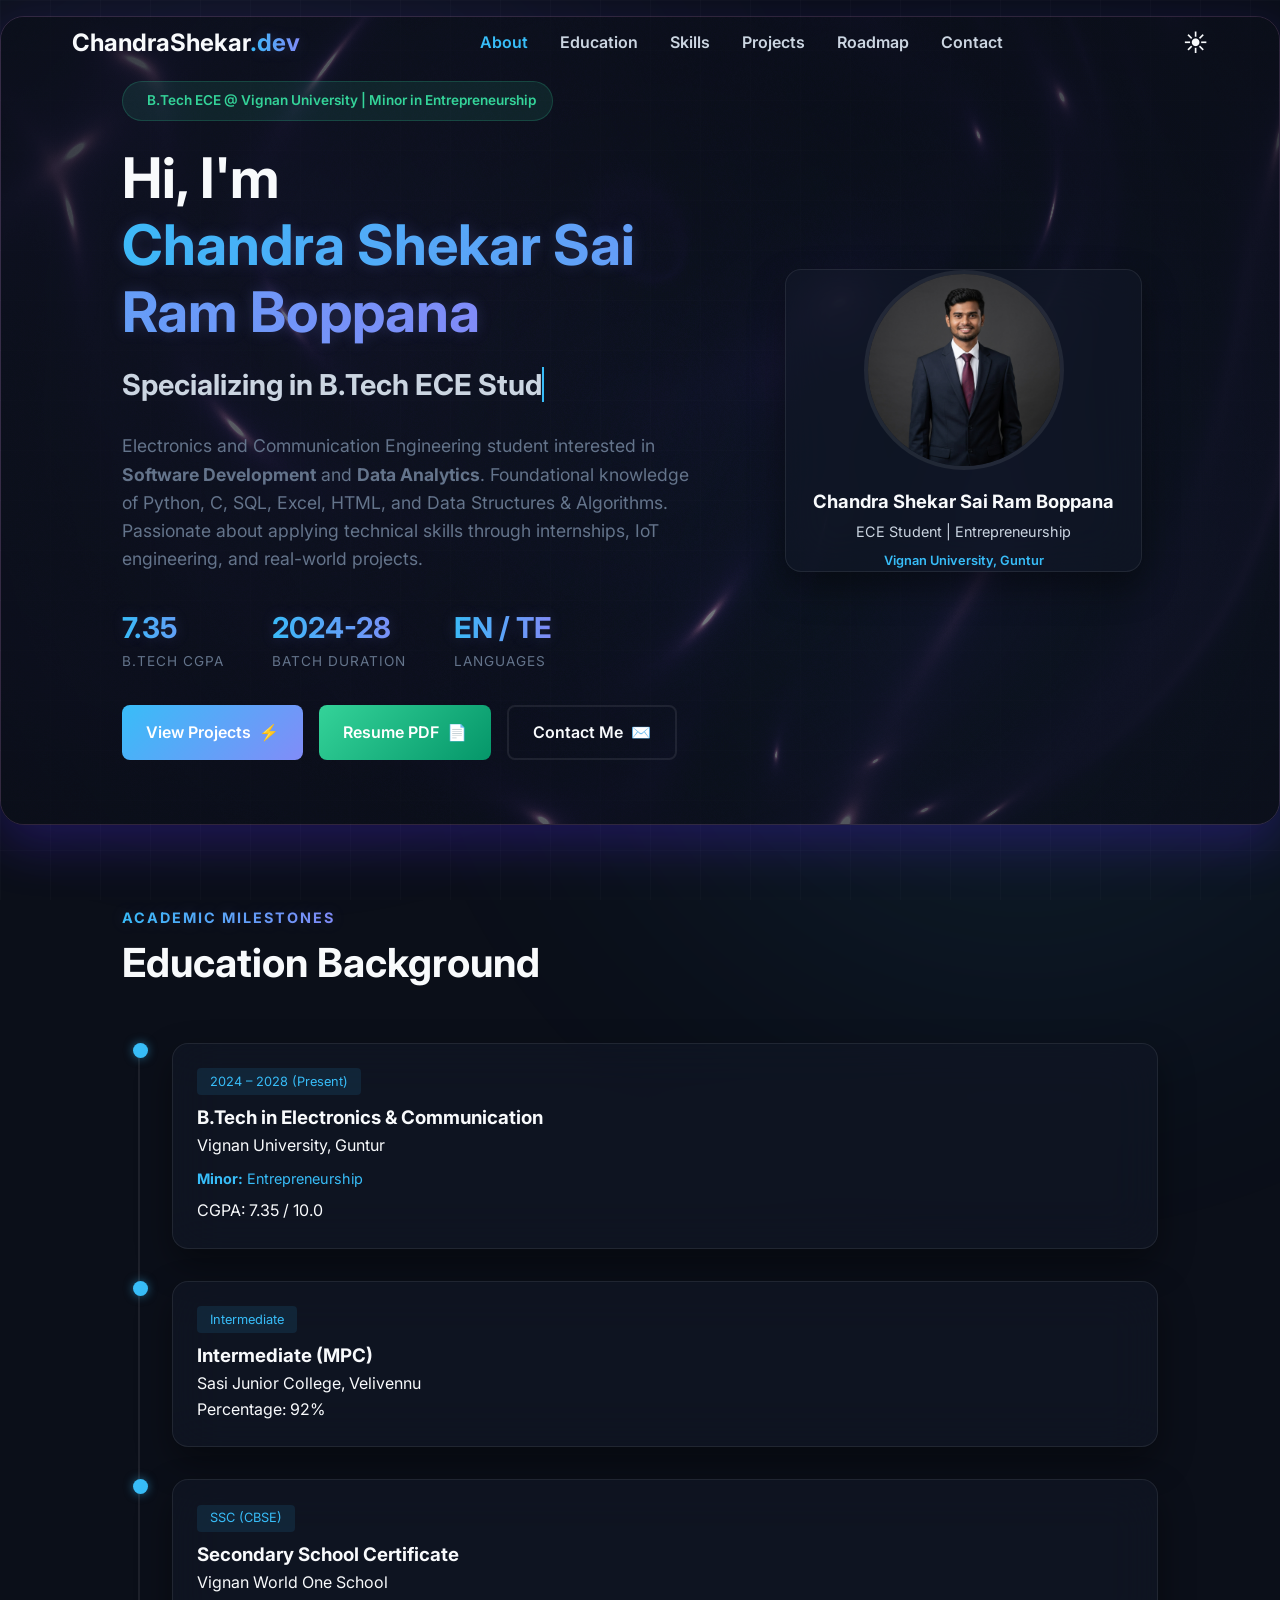
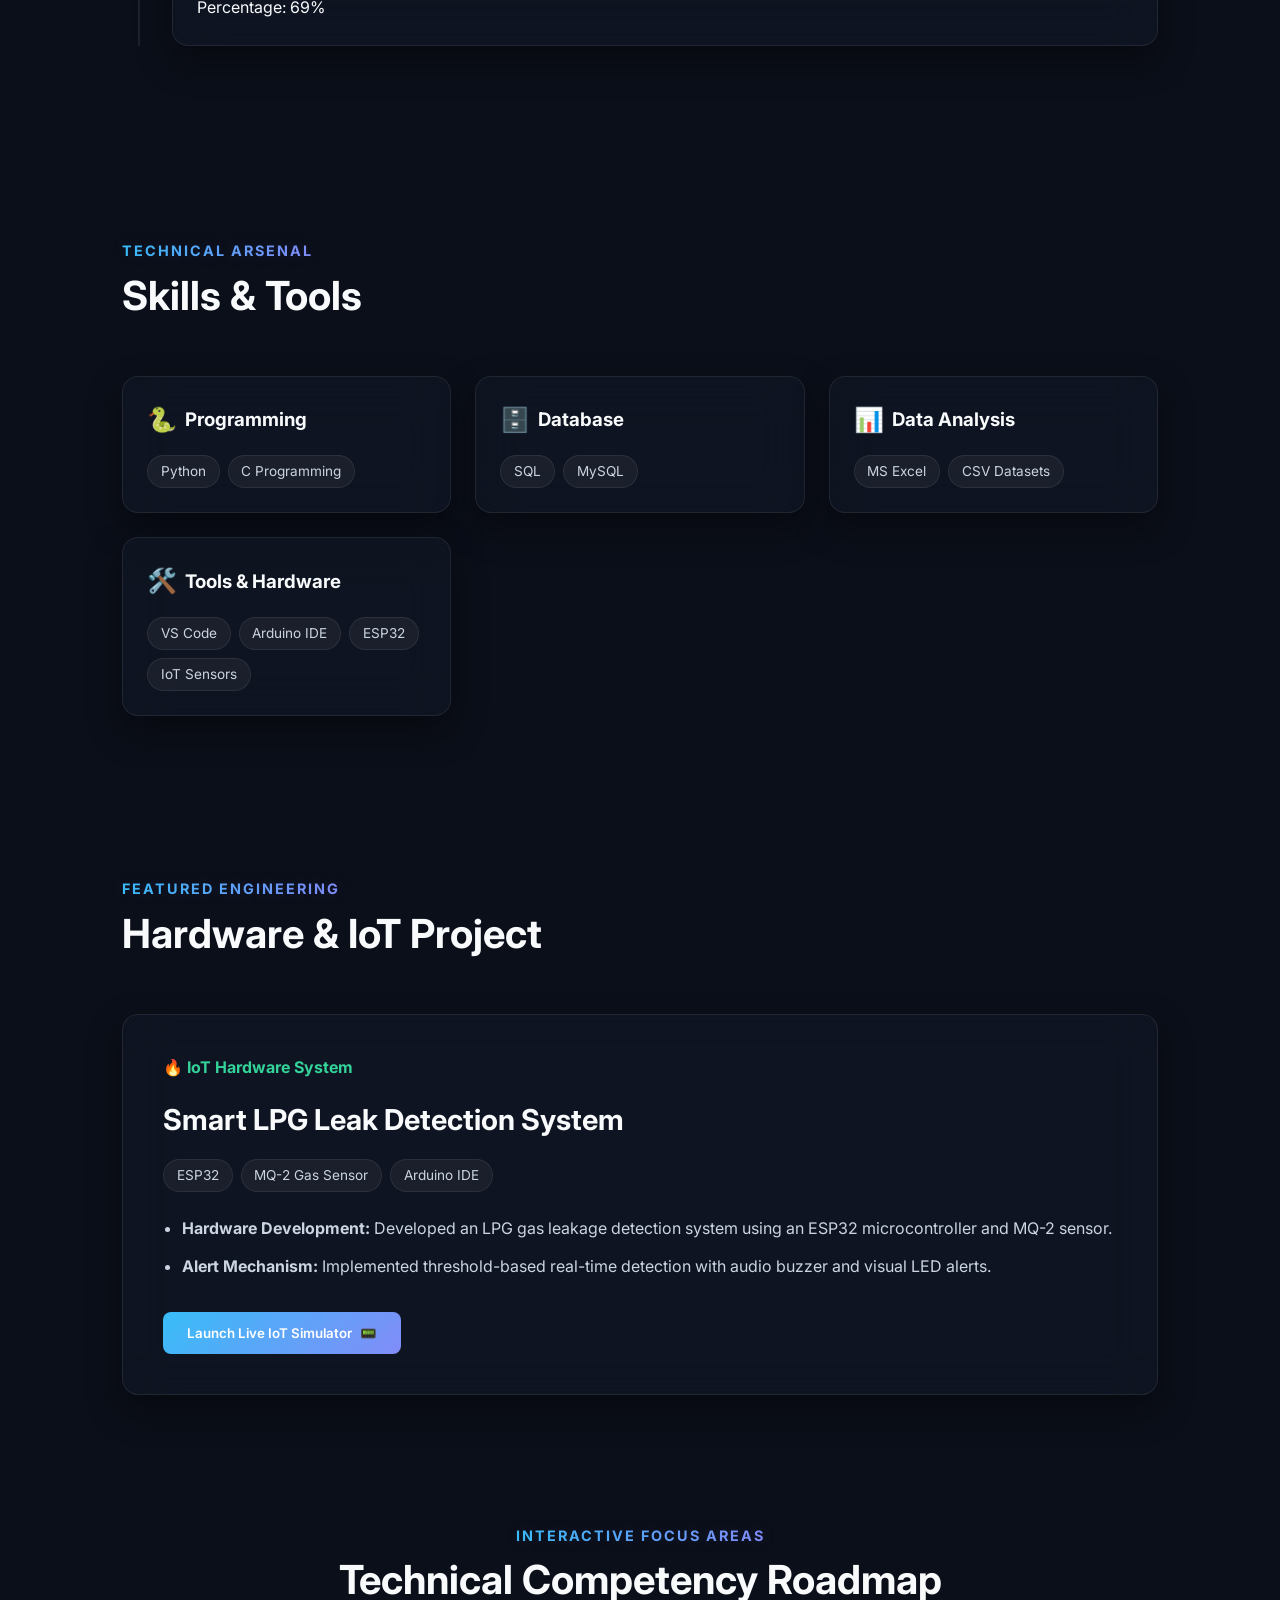
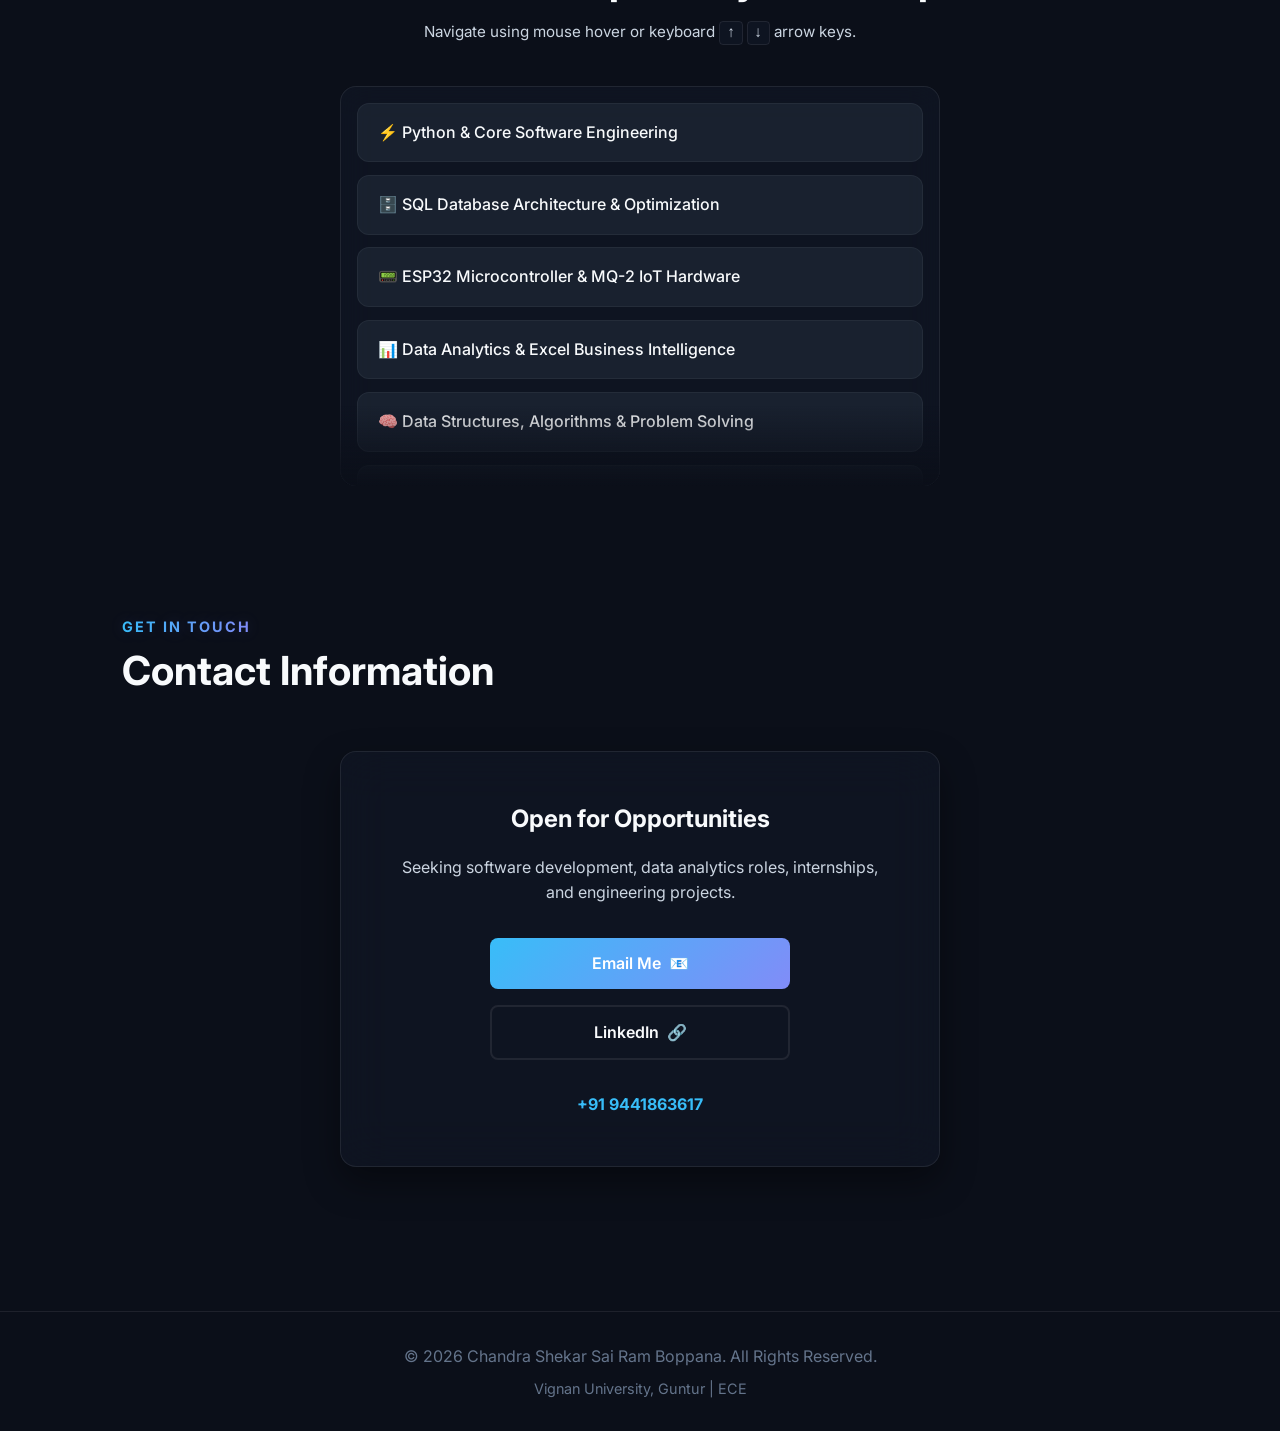
==== frontend/portfolio/index.html @ 20b99fd7 "Initial commit" ====
<!DOCTYPE html>
<html lang="en" data-theme="dark">
<head>
  <meta charset="UTF-8">
  <meta name="viewport" content="width=device-width, initial-scale=1.0">
  <title>Chandra Shekar Sai Ram Boppana | ECE Student & Developer</title>
  <meta name="description" content="Portfolio of Chandra Shekar Sai Ram Boppana - B.Tech ECE Student specializing in Software Development, Data Analytics, Python, SQL, and IoT.">
  <link rel="stylesheet" href="portfolio.css">
  <link rel="stylesheet" href="AnimatedList.css">
  <link rel="stylesheet" href="GlowCursor.css">
  <!-- Google Fonts for premium typography -->
  <link href="https://fonts.googleapis.com/css2?family=Inter:wght@300;400;600;700&family=JetBrains+Mono:wght@400;700&display=swap" rel="stylesheet">
</head>
<body>

  <!-- Animated Glowing Background -->
  <div class="grid-background"></div>

  <!-- Navbar Header -->
  <header>
    <div class="nav-container">
      <a href="#" class="logo-brand">
        <span class="logo-pulse"></span>
        <span>ChandraShekar<span class="gradient-text">.dev</span></span>
      </a>

      <nav>
        <ul class="nav-links">
          <li><a href="#about" class="nav-link active">About</a></li>
          <li><a href="#education" class="nav-link">Education</a></li>
          <li><a href="#skills" class="nav-link">Skills</a></li>
          <li><a href="#projects" class="nav-link">Projects</a></li>
          <li><a href="#learning" class="nav-link">Roadmap</a></li>
          <li><a href="#contact" class="nav-link">Contact</a></li>
        </ul>
      </nav>

      <div class="nav-actions">
        <button class="theme-toggle-btn" id="themeToggleBtn" title="Toggle Theme">
          <span id="themeIcon">☀️</span>
        </button>
      </div>
    </div>
  </header>

  <main>
    <!-- Hero / About Me Section with MoltenMetal Background -->
    <section id="about" class="hero-section reveal" style="position: relative; min-height: 600px; border-radius: 24px; overflow: hidden; padding: 4rem 0; margin-top: 1rem; border: 1px solid rgba(255, 159, 252, 0.15); box-shadow: 0 20px 50px rgba(82, 39, 255, 0.25);">
      <!-- MoltenMetal 600px Canvas Background -->
      <div id="moltenMetalContainer" style="position: absolute; top: 0; left: 0; width: 100%; height: 100%; z-index: 0; border-radius: 24px; overflow: hidden; opacity: 0.95;"></div>

      <!-- Subtle Dark Overlay for Maximum Contrast -->
      <div style="position: absolute; top: 0; left: 0; width: 100%; height: 100%; background: radial-gradient(circle at center, rgba(11, 15, 25, 0.45) 0%, rgba(11, 15, 25, 0.85) 100%); z-index: 1; pointer-events: none;"></div>

      <!-- Hero Grid Content Layered Above -->
      <div class="container hero-grid" style="position: relative; z-index: 2;">
        <div class="hero-content">
          <div class="hero-badge-pill">
            <span class="hero-badge-dot"></span>
            <span>B.Tech ECE @ Vignan University | Minor in Entrepreneurship</span>
          </div>

          <h1 class="hero-title">
            Hi, I'm <br>
            <span class="gradient-text">Chandra Shekar Sai Ram Boppana</span>
          </h1>

          <h2 class="hero-subtitle">
            Specializing in <span class="typing-text" id="typingText"></span>
          </h2>

          <p class="hero-bio">
            Electronics and Communication Engineering student interested in <strong>Software Development</strong> and <strong>Data Analytics</strong>. Foundational knowledge of Python, C, SQL, Excel, HTML, and Data Structures & Algorithms. Passionate about applying technical skills through internships, IoT engineering, and real-world projects.
          </p>

          <div class="hero-stats">
            <div class="stat-item">
              <span class="stat-value gradient-text">7.35</span>
              <span class="stat-label">B.Tech CGPA</span>
            </div>
            <div class="stat-item">
              <span class="stat-value gradient-text">2024-28</span>
              <span class="stat-label">Batch Duration</span>
            </div>
            <div class="stat-item">
              <span class="stat-value gradient-text">EN / TE</span>
              <span class="stat-label">Languages</span>
            </div>
          </div>

          <div class="hero-cta">
            <a href="#projects" class="btn btn-primary">
              <span>View Projects</span> <span>⚡</span>
            </a>
            <a href="assets/resume.pdf" target="_blank" class="btn btn-primary" style="background: linear-gradient(135deg, var(--accent-emerald) 0%, #059669 100%);">
              <span>Resume PDF</span> <span>📄</span>
            </a>
            <a href="#contact" class="btn btn-outline">
              <span>Contact Me</span> <span>✉️</span>
            </a>
          </div>
        </div>

        <div class="avatar-card-wrapper">
          <div class="avatar-glow-bg"></div>
          <div class="avatar-card glass-card">
            <div class="avatar-img-frame" style="width: 200px; height: 200px; margin: 0 auto; overflow: hidden; border-radius: 50%; border: 4px solid var(--border-color);">
              <img src="assets/profile_avatar.jpg" alt="Profile Picture" style="width: 100%; height: 100%; object-fit: cover;">
            </div>
            <div class="avatar-details" style="text-align: center; margin-top: 1.2rem;">
              <h3 style="color: var(--text-primary); font-size: 1.15rem; line-height: 1.4;">Chandra Shekar Sai Ram Boppana</h3>
              <p style="color: var(--text-secondary); font-size: 0.9rem; margin-top: 0.3rem;">ECE Student | Entrepreneurship</p>
              <div style="font-size: 0.8rem; color: var(--accent-cyan); margin-top: 0.5rem; font-weight: 600;">Vignan University, Guntur</div>
            </div>
          </div>
        </div>
      </div>
    </section>

    <!-- Education Section -->
    <section id="education" class="reveal">
      <div class="container">
        <div class="section-header">
          <span class="section-subtitle gradient-text">Academic Milestones</span>
          <h2 class="section-title">Education Background</h2>
        </div>

        <div class="timeline">
          <div class="timeline-item reveal">
            <div class="timeline-node"></div>
            <div class="timeline-content glass-card">
              <span class="timeline-tag">2024 – 2028 (Present)</span>
              <h3 class="timeline-title">B.Tech in Electronics & Communication</h3>
              <p class="timeline-institution">Vignan University, Guntur</p>
              <div style="color: var(--accent-cyan); font-size: 0.9rem; margin: 0.5rem 0;"><strong>Minor:</strong> Entrepreneurship</div>
              <div class="timeline-score"><span>CGPA: 7.35 / 10.0</span></div>
            </div>
          </div>

          <div class="timeline-item reveal">
            <div class="timeline-node"></div>
            <div class="timeline-content glass-card">
              <span class="timeline-tag">Intermediate</span>
              <h3 class="timeline-title">Intermediate (MPC)</h3>
              <p class="timeline-institution">Sasi Junior College, Velivennu</p>
              <div class="timeline-score"><span>Percentage: 92%</span></div>
            </div>
          </div>
          
          <div class="timeline-item reveal">
            <div class="timeline-node"></div>
            <div class="timeline-content glass-card">
              <span class="timeline-tag">SSC (CBSE)</span>
              <h3 class="timeline-title">Secondary School Certificate</h3>
              <p class="timeline-institution">Vignan World One School</p>
              <div class="timeline-score"><span>Percentage: 69%</span></div>
            </div>
          </div>
        </div>
      </div>
    </section>

    <!-- Technical Skills Section -->
    <section id="skills" class="reveal">
      <div class="container">
        <div class="section-header">
          <span class="section-subtitle gradient-text">Technical Arsenal</span>
          <h2 class="section-title">Skills & Tools</h2>
        </div>

        <div class="activities-grid">
          <div class="glass-card reveal" style="padding: 1.5rem;">
            <h3 style="display: flex; align-items: center; gap: 0.5rem; margin-bottom: 1rem;"><span style="color: #38bdf8; font-size: 1.5rem;">🐍</span> Programming</h3>
            <div class="tech-stack-pills">
              <span class="tech-pill">Python</span>
              <span class="tech-pill">C Programming</span>
            </div>
          </div>
          
          <div class="glass-card reveal" style="padding: 1.5rem;">
            <h3 style="display: flex; align-items: center; gap: 0.5rem; margin-bottom: 1rem;"><span style="color: #818CF8; font-size: 1.5rem;">🗄️</span> Database</h3>
            <div class="tech-stack-pills">
              <span class="tech-pill">SQL</span>
              <span class="tech-pill">MySQL</span>
            </div>
          </div>
          
          <div class="glass-card reveal" style="padding: 1.5rem;">
            <h3 style="display: flex; align-items: center; gap: 0.5rem; margin-bottom: 1rem;"><span style="color: #34D399; font-size: 1.5rem;">📊</span> Data Analysis</h3>
            <div class="tech-stack-pills">
              <span class="tech-pill">MS Excel</span>
              <span class="tech-pill">CSV Datasets</span>
            </div>
          </div>

          <div class="glass-card reveal" style="padding: 1.5rem;">
            <h3 style="display: flex; align-items: center; gap: 0.5rem; margin-bottom: 1rem;"><span style="color: #F59E0B; font-size: 1.5rem;">🛠️</span> Tools & Hardware</h3>
            <div class="tech-stack-pills">
              <span class="tech-pill">VS Code</span>
              <span class="tech-pill">Arduino IDE</span>
              <span class="tech-pill">ESP32</span>
              <span class="tech-pill">IoT Sensors</span>
            </div>
          </div>
        </div>
      </div>
    </section>

    <!-- Projects Section -->
    <section id="projects" class="reveal">
      <div class="container">
        <div class="section-header">
          <span class="section-subtitle gradient-text">Featured Engineering</span>
          <h2 class="section-title">Hardware & IoT Project</h2>
        </div>

        <div class="project-card glass-card reveal" style="padding: 2.5rem; display: flex; flex-wrap: wrap; gap: 2rem;" id="projectCard3D">
          <div class="project-details" style="flex: 1; min-width: 300px;">
            <span class="project-tag" data-translate-z="40" style="color: var(--accent-emerald); font-weight: bold; margin-bottom: 1rem; display: inline-block;">🔥 IoT Hardware System</span>
            <h3 class="project-title" data-translate-z="60" style="font-size: 1.8rem; margin-bottom: 1rem; color: var(--text-primary);">Smart LPG Leak Detection System</h3>
            
            <div class="tech-stack-pills" data-translate-z="45" style="margin-bottom: 1.5rem;">
              <span class="tech-pill">ESP32</span>
              <span class="tech-pill">MQ-2 Gas Sensor</span>
              <span class="tech-pill">Arduino IDE</span>
            </div>

            <ul class="project-features-list" data-translate-z="30" style="color: var(--text-secondary); margin-bottom: 2rem; line-height: 1.6; padding-left: 1.2rem;">
              <li style="margin-bottom: 0.8rem;"><strong>Hardware Development:</strong> Developed an LPG gas leakage detection system using an ESP32 microcontroller and MQ-2 sensor.</li>
              <li><strong>Alert Mechanism:</strong> Implemented threshold-based real-time detection with audio buzzer and visual LED alerts.</li>
            </ul>

            <button class="btn btn-primary" id="openSimBtn" data-translate-z="70" data-translate-x="10">
              <span>Launch Live IoT Simulator</span> <span>📟</span>
            </button>
          </div>
        </div>
      </div>
    </section>

    <!-- AnimatedList Showcase Section -->
    <section id="learning" class="reveal" style="padding: 3rem 0;">
      <div class="container">
        <div class="section-header" style="text-align: center; margin-bottom: 2.5rem;">
          <span class="section-subtitle gradient-text">Interactive Focus Areas</span>
          <h2 class="section-title">Technical Competency Roadmap</h2>
          <p style="color: var(--text-secondary); max-width: 600px; margin: 0.5rem auto 0 auto; font-size: 0.95rem;">
            Navigate using mouse hover or keyboard <kbd style="background: var(--bg-secondary); border: 1px solid var(--border-color); padding: 2px 6px; border-radius: 4px; font-family: monospace;">↑</kbd> <kbd style="background: var(--bg-secondary); border: 1px solid var(--border-color); padding: 2px 6px; border-radius: 4px; font-family: monospace;">↓</kbd> arrow keys.
          </p>
        </div>

        <div id="animatedListContainer"></div>
      </div>
    </section>

    <!-- Contact Section -->
    <section id="contact" class="reveal">
      <div class="container">
        <div class="section-header">
          <span class="section-subtitle gradient-text">Get In Touch</span>
          <h2 class="section-title">Contact Information</h2>
        </div>
        
        <div class="glass-card reveal" style="padding: 3rem; text-align: center; max-width: 600px; margin: 0 auto;">
          <h3 style="font-size: 1.5rem; color: var(--text-primary); margin-bottom: 1rem;">Open for Opportunities</h3>
          <p style="color: var(--text-secondary); margin-bottom: 2rem;">Seeking software development, data analytics roles, internships, and engineering projects.</p>
          
          <div style="display: flex; flex-direction: column; gap: 1rem; align-items: center;">
            <a href="mailto:chandra2642006@gmail.com" class="btn btn-primary" style="width: 100%; max-width: 300px; justify-content: center;">
              <span>Email Me</span> <span>📧</span>
            </a>
            <a href="https://linkedin.com/in/chandra-shekar-sai-ram-boppana-42166732a" target="_blank" class="btn btn-outline" style="width: 100%; max-width: 300px; justify-content: center;">
              <span>LinkedIn</span> <span>🔗</span>
            </a>
            <a href="tel:+919441863617" style="color: var(--accent-cyan); text-decoration: none; font-weight: bold; margin-top: 1rem;">+91 9441863617</a>
          </div>
        </div>
      </div>
    </section>
  </main>

  <footer style="text-align: center; padding: 2rem; color: var(--text-muted); border-top: 1px solid var(--border-color); margin-top: 4rem;">
    <div class="container">
      <p>© 2026 Chandra Shekar Sai Ram Boppana. All Rights Reserved.</p>
      <p style="font-size: 0.9rem; margin-top: 0.5rem;">Vignan University, Guntur | ECE</p>
    </div>
  </footer>

  <!-- IoT LPG Leak Sensor Simulator Modal -->
  <div class="modal-overlay" id="simModal">
    <div class="modal-container glass-card" style="width: 90%; max-width: 500px; padding: 2rem;">
      <div class="modal-header" style="display: flex; justify-content: space-between; align-items: center; margin-bottom: 1.5rem; border-bottom: 1px solid var(--border-color); padding-bottom: 1rem;">
        <h3 style="color: var(--text-primary); display: flex; align-items: center; gap: 0.5rem;">📟 ESP32 Simulator</h3>
        <button id="closeSimBtn" style="background: none; border: none; color: var(--text-primary); font-size: 1.5rem; cursor: pointer;">&times;</button>
      </div>

      <div class="modal-body">
        <div class="oled-display" style="background: #000; border: 2px solid #333; border-radius: 8px; padding: 1rem; font-family: 'JetBrains Mono', monospace; margin-bottom: 1.5rem;">
          <div style="color: #34D399; font-size: 0.8rem; display: flex; justify-content: space-between; border-bottom: 1px solid #34D399; padding-bottom: 0.5rem; margin-bottom: 1rem;">
            <span>TELEMETRY v2.1</span> <span>WIFI: 📶</span>
          </div>
          <div style="text-align: center; color: #34D399;">
            <div style="font-size: 0.75rem; color: #059669;">MQ-2 CONCENTRATION</div>
            <div id="oledPpmVal" style="font-size: 2.5rem; font-weight: bold; text-shadow: 0 0 10px rgba(52, 211, 153, 0.5);">250 PPM</div>
            <div id="oledStatusBadge" style="background: #34D399; color: #000; display: inline-block; padding: 0.2rem 1rem; border-radius: 4px; font-weight: bold; margin-top: 0.5rem;">NORMAL</div>
          </div>
        </div>

        <div class="sim-controls-panel">
          <div style="display: flex; justify-content: space-between; color: var(--text-primary); margin-bottom: 0.5rem; font-weight: bold;">
            <span>Simulate Gas Level</span>
            <span id="sliderPpmVal" style="color: var(--accent-cyan);">250 PPM</span>
          </div>
          <input type="range" id="gasSlider" style="width: 100%; accent-color: var(--accent-cyan);" min="0" max="2000" value="250" step="10">
        </div>
      </div>
    </div>
  </div>

  <script src="assets/ogl.umd.js"></script>
  <script src="MoltenMetal.js"></script>
  <script src="AnimatedList.js"></script>
  <script src="GlowCursor.js"></script>
  <script src="ThreeDCard.js"></script>
  <script src="portfolio.js"></script>
</body>
</html>
---- frontend/portfolio/portfolio.css ----
/* --- BASE RESET & FONTS --- */
* {
  margin: 0;
  padding: 0;
  box-sizing: border-box;
  font-family: 'Inter', -apple-system, sans-serif;
}

html {
  scroll-behavior: smooth;
}

body {
  overflow-x: hidden;
  background-color: var(--bg-primary);
  color: var(--text-primary);
  line-height: 1.6;
  transition: background-color 0.5s ease, color 0.5s ease;
}

.container {
  max-width: 1100px;
  margin: 0 auto;
  padding: 0 2rem;
}

/* --- LIGHT MODE (Clean & Professional) --- */
:root {
  --bg-primary: #F8FAFC;
  --bg-secondary: rgba(255, 255, 255, 0.8);
  --border-color: rgba(15, 23, 42, 0.08);
  --text-primary: #0F172A;
  --text-secondary: #475569;
  --text-muted: #94A3B8;
  
  --accent-cyan: #0284C7;      
  --accent-purple: #6366F1;    
  --accent-emerald: #059669;   
  
  --card-shadow: 0 10px 30px rgba(0, 0, 0, 0.04);
  --glass-blur: blur(16px);
}

/* --- NEW DARK MODE (Premium "Midnight Tech" Aesthetic) --- */
[data-theme="dark"] {
  --bg-primary: #0B0F19; 
  --bg-secondary: rgba(17, 24, 39, 0.6);
  --border-color: rgba(255, 255, 255, 0.08);
  
  --text-primary: #F8FAFC;
  --text-secondary: #CBD5E1;
  --text-muted: #64748B;
  
  --accent-cyan: #38BDF8;      
  --accent-purple: #818CF8;    
  --accent-emerald: #34D399;   
  
  --card-shadow: 0 15px 35px rgba(0, 0, 0, 0.4);
  --glow-strong: 0 0 25px rgba(56, 189, 248, 0.25), 0 8px 15px rgba(0, 0, 0, 0.5);
  --glass-blur: blur(24px);
}

/* --- AMBIENT GLOWING GRID BACKGROUND --- */
.grid-background {
  position: fixed;
  top: 0; left: 0; width: 100vw; height: 100vh;
  z-index: -1;
  background-color: var(--bg-primary);
  background-image: 
    linear-gradient(rgba(255, 255, 255, 0.015) 1px, transparent 1px),
    linear-gradient(90deg, rgba(255, 255, 255, 0.015) 1px, transparent 1px);
  background-size: 50px 50px;
  transition: background-color 0.5s ease;
}

[data-theme="dark"] .grid-background::before,
[data-theme="dark"] .grid-background::after {
  content: '';
  position: absolute;
  width: 60vw; height: 60vw;
  border-radius: 50%;
  filter: blur(140px);
  opacity: 0.08;
  z-index: -1;
  animation: orbFloat 20s infinite alternate ease-in-out;
}

[data-theme="dark"] .grid-background::before {
  top: -10%; left: -10%;
  background: var(--accent-purple);
}

[data-theme="dark"] .grid-background::after {
  bottom: -10%; right: -10%;
  background: var(--accent-cyan);
  animation-delay: -10s;
}

@keyframes orbFloat {
  0% { transform: translate(0, 0) scale(1); }
  100% { transform: translate(10%, 15%) scale(1.1); }
}

/* --- TYPOGRAPHY & GRADIENTS --- */
.gradient-text {
  background: linear-gradient(to right, var(--accent-cyan), var(--accent-purple), var(--accent-emerald), var(--accent-cyan));
  background-size: 300% auto;
  -webkit-background-clip: text;
  -webkit-text-fill-color: transparent;
  animation: liquidGradient 6s linear infinite;
}

[data-theme="dark"] .gradient-text {
  text-shadow: 0 0 15px rgba(129, 140, 248, 0.2);
}

@keyframes liquidGradient {
  0% { background-position: 0% center; }
  100% { background-position: 300% center; }
}

/* --- GLASSMORPHISM CARDS --- */
.glass-card {
  background: var(--bg-secondary);
  backdrop-filter: var(--glass-blur);
  -webkit-backdrop-filter: var(--glass-blur);
  border: 1px solid var(--border-color);
  border-radius: 16px;
  box-shadow: var(--card-shadow);
  transition: all 0.4s cubic-bezier(0.175, 0.885, 0.32, 1.275);
}

.glass-card:hover {
  transform: translateY(-8px) scale(1.01);
  border-color: var(--accent-cyan);
}

[data-theme="dark"] .glass-card:hover {
  box-shadow: 0 15px 40px rgba(56, 189, 248, 0.15), inset 0 0 20px rgba(129, 140, 248, 0.05);
}

/* --- NAVBAR --- */
header {
  position: fixed; top: 0; width: 100%; z-index: 100;
  padding: 1.5rem 0;
  transition: all 0.3s ease;
}

header.scrolled {
  padding: 0.8rem 0;
  background: var(--bg-secondary);
  backdrop-filter: var(--glass-blur);
  border-bottom: 1px solid var(--border-color);
  box-shadow: 0 4px 30px rgba(0, 0, 0, 0.1);
}

.nav-container {
  display: flex; justify-content: space-between; align-items: center;
  max-width: 1200px; margin: 0 auto; padding: 0 2rem;
}

.logo-brand {
  font-size: 1.5rem; font-weight: 700; text-decoration: none; color: var(--text-primary);
}

.nav-links {
  display: flex; gap: 2rem; list-style: none;
}

.nav-link {
  text-decoration: none; color: var(--text-secondary); font-weight: 600;
  transition: color 0.3s;
}

.nav-link:hover, .nav-link.active {
  color: var(--accent-cyan);
}

.theme-toggle-btn {
  background: none; border: none; font-size: 1.5rem; cursor: pointer; color: var(--text-primary);
}

/* --- BUTTONS --- */
.btn {
  display: inline-flex; align-items: center; gap: 0.5rem;
  padding: 0.8rem 1.5rem; border-radius: 8px; font-weight: 600;
  text-decoration: none; cursor: pointer;
  transition: all 0.3s ease;
  position: relative; overflow: hidden;
}

.btn-primary {
  background: linear-gradient(135deg, var(--accent-cyan) 0%, var(--accent-purple) 100%);
  color: #fff; border: none; z-index: 1;
}

.btn-primary::before {
  content: ''; position: absolute; top: 0; left: 0; right: 0; bottom: 0;
  background: linear-gradient(135deg, var(--accent-purple) 0%, var(--accent-cyan) 100%);
  z-index: -1; opacity: 0; transition: opacity 0.3s ease;
}

.btn-primary:hover {
  transform: translateY(-3px);
}

[data-theme="dark"] .btn-primary:hover {
  box-shadow: var(--glow-strong);
}

.btn-primary:hover::before { opacity: 1; }

.btn-outline {
  background: transparent; border: 2px solid var(--border-color); color: var(--text-primary);
}

.btn-outline:hover {
  border-color: var(--accent-cyan); color: var(--accent-cyan);
}

/* --- HERO SECTION --- */
.hero-section {
  padding-top: 150px; min-height: 100vh; display: flex; align-items: center;
}

.hero-grid {
  display: grid; grid-template-columns: 1.5fr 1fr; gap: 4rem; align-items: center;
}

.hero-badge-pill {
  display: inline-flex; align-items: center; gap: 0.5rem;
  padding: 0.5rem 1rem; border-radius: 50px;
  background: rgba(52, 211, 153, 0.1); border: 1px solid rgba(52, 211, 153, 0.2);
  color: var(--accent-emerald); font-size: 0.85rem; font-weight: 600; margin-bottom: 1.5rem;
}

.hero-title {
  font-size: 3.5rem; line-height: 1.2; margin-bottom: 1rem;
}

.hero-subtitle {
  font-size: 1.8rem; color: var(--text-secondary); margin-bottom: 1.5rem;
}

.hero-bio {
  font-size: 1.1rem; color: var(--text-muted); margin-bottom: 2rem; max-width: 600px;
}

.hero-stats {
  display: flex; gap: 3rem; margin-bottom: 2rem;
}

.stat-item {
  display: flex; flex-direction: column;
}

.stat-value {
  font-size: 1.8rem; font-weight: 700;
}

.stat-label {
  font-size: 0.85rem; color: var(--text-muted); text-transform: uppercase; letter-spacing: 1px;
}

.hero-cta { display: flex; gap: 1rem; flex-wrap: wrap; }

.avatar-card-wrapper {
  animation: float 6s ease-in-out infinite; padding: 1rem;
}

@keyframes float {
  0% { transform: translateY(0px); }
  50% { transform: translateY(-15px); }
  100% { transform: translateY(0px); }
}

/* --- SECTIONS & TIMELINE --- */
section { padding: 5rem 0; }

.section-header { margin-bottom: 3rem; }
.section-subtitle { font-weight: 700; text-transform: uppercase; letter-spacing: 2px; font-size: 0.9rem; }
.section-title { font-size: 2.5rem; color: var(--text-primary); }

.timeline { border-left: 2px solid var(--border-color); padding-left: 2rem; margin-left: 1rem; }
.timeline-item { position: relative; margin-bottom: 2rem; }
.timeline-node {
  position: absolute; left: -2.45rem; top: 0; width: 15px; height: 15px;
  background: var(--accent-cyan); border-radius: 50%;
  box-shadow: 0 0 10px rgba(56, 189, 248, 0.5);
}
.timeline-content { padding: 1.5rem; }
.timeline-tag { display: inline-block; padding: 0.2rem 0.8rem; background: rgba(56, 189, 248, 0.1); color: var(--accent-cyan); border-radius: 4px; font-size: 0.8rem; margin-bottom: 0.5rem; }

/* --- GRIDS (SKILLS & PROJECTS) --- */
.activities-grid {
  display: grid; grid-template-columns: repeat(auto-fit, minmax(250px, 1fr)); gap: 1.5rem;
}

.tech-stack-pills { display: flex; flex-wrap: wrap; gap: 0.5rem; }
.tech-pill {
  padding: 0.3rem 0.8rem; background: rgba(255,255,255,0.05); border: 1px solid var(--border-color);
  border-radius: 50px; font-size: 0.85rem; color: var(--text-secondary);
}

/* --- MODAL --- */
.modal-overlay {
  position: fixed; top: 0; left: 0; width: 100vw; height: 100vh;
  background: rgba(0, 0, 0, 0.7); backdrop-filter: blur(8px);
  display: flex; justify-content: center; align-items: center; z-index: 1000;
  opacity: 0; visibility: hidden; transition: all 0.4s ease;
}
.modal-container {
  transform: scale(0.8) translateY(30px); opacity: 0; transition: all 0.5s cubic-bezier(0.34, 1.56, 0.64, 1);
}
.modal-overlay.active { opacity: 1; visibility: visible; }
.modal-overlay.active .modal-container { transform: scale(1) translateY(0); opacity: 1; }

/* --- SCROLL REVEALS --- */
.reveal {
  opacity: 0; transform: translateY(40px); transition: all 0.8s cubic-bezier(0.5, 0, 0, 1);
}
.reveal.active { opacity: 1; transform: translateY(0); }

/* --- RESPONSIVE DESIGN --- */
@media (max-width: 900px) {
  .hero-grid { grid-template-columns: 1fr; text-align: center; }
  .hero-stats { justify-content: center; }
  .hero-cta { justify-content: center; }
  .nav-links { display: none; }
}

/* --- CLEAN 3D CARD TILT & ELEVATION EFFECT --- */
.glass-card, .timeline-content, .project-card, .activities-grid > div {
  transform-style: preserve-3d;
  perspective: 1000px;
  transition: transform 0.3s cubic-bezier(0.2, 0.8, 0.2, 1), box-shadow 0.3s ease, border-color 0.3s ease;
  overflow: hidden;
}

.glass-card:hover, .timeline-content:hover, .project-card:hover, .activities-grid > div:hover {
  box-shadow: 0 20px 45px rgba(56, 189, 248, 0.18), 0 0 25px rgba(129, 140, 248, 0.2);
  border-color: rgba(56, 189, 248, 0.4) !important;
}

.tech-pill, .timeline-tag, .project-tag, .btn {
  transition: transform 0.25s ease, box-shadow 0.25s ease;
}

.tech-pill:hover {
  transform: translateY(-2px);
  box-shadow: 0 4px 12px rgba(56, 189, 248, 0.3);
}
---- frontend/portfolio/AnimatedList.css ----
.scroll-list-container {
  position: relative;
  width: 100%;
  max-width: 600px;
  margin: 0 auto;
}

.scroll-list {
  max-height: 400px;
  overflow-y: auto;
  padding: 16px;
  border-radius: 16px;
  background: var(--bg-secondary, rgba(17, 24, 39, 0.6));
  border: 1px solid var(--border-color, rgba(255, 255, 255, 0.08));
  backdrop-filter: blur(16px);
  -webkit-backdrop-filter: blur(16px);
}

.scroll-list::-webkit-scrollbar {
  width: 8px;
}

.scroll-list::-webkit-scrollbar-track {
  background: rgba(18, 15, 23, 0.4);
  border-radius: 4px;
}

.scroll-list::-webkit-scrollbar-thumb {
  background: var(--accent-purple, #818CF8);
  border-radius: 4px;
}

.no-scrollbar::-webkit-scrollbar {
  display: none;
}

.no-scrollbar {
  -ms-overflow-style: none;
  scrollbar-width: none;
}

.item {
  padding: 16px 20px;
  background-color: rgba(31, 41, 55, 0.7);
  border: 1px solid rgba(255, 255, 255, 0.05);
  border-radius: 12px;
  margin-bottom: 0.8rem;
  transition: all 0.25s cubic-bezier(0.4, 0, 0.2, 1);
  display: flex;
  align-items: center;
  gap: 12px;
}

.item:hover, .item.selected {
  background: linear-gradient(135deg, rgba(82, 39, 255, 0.25) 0%, rgba(255, 159, 252, 0.15) 100%);
  border-color: var(--accent-cyan, #38BDF8);
  transform: translateY(-2px) scale(1.01);
  box-shadow: 0 8px 20px rgba(56, 189, 248, 0.15);
}

.item-text {
  color: var(--text-primary, #F8FAFC);
  margin: 0;
  font-weight: 500;
  font-size: 1rem;
}

.top-gradient {
  position: absolute;
  top: 0;
  left: 0;
  right: 0;
  height: 50px;
  background: linear-gradient(to bottom, var(--bg-primary, #0B0F19), transparent);
  pointer-events: none;
  transition: opacity 0.3s ease;
  border-top-left-radius: 16px;
  border-top-right-radius: 16px;
  z-index: 2;
}

.bottom-gradient {
  position: absolute;
  bottom: 0;
  left: 0;
  right: 0;
  height: 80px;
  background: linear-gradient(to top, var(--bg-primary, #0B0F19), transparent);
  pointer-events: none;
  transition: opacity 0.3s ease;
  border-bottom-left-radius: 16px;
  border-bottom-right-radius: 16px;
  z-index: 2;
}
---- frontend/portfolio/GlowCursor.css ----
.glow-cursor {
  position: relative;
  width: 100%;
  height: 100%;
  overflow: hidden;
}

.glow-cursor__canvas {
  position: absolute;
  inset: 0;
  display: block;
  width: 100%;
  height: 100%;
  pointer-events: none;
  user-select: none;
}

.glow-cursor__content {
  position: relative;
  z-index: 1;
  width: 100%;
  height: 100%;
}
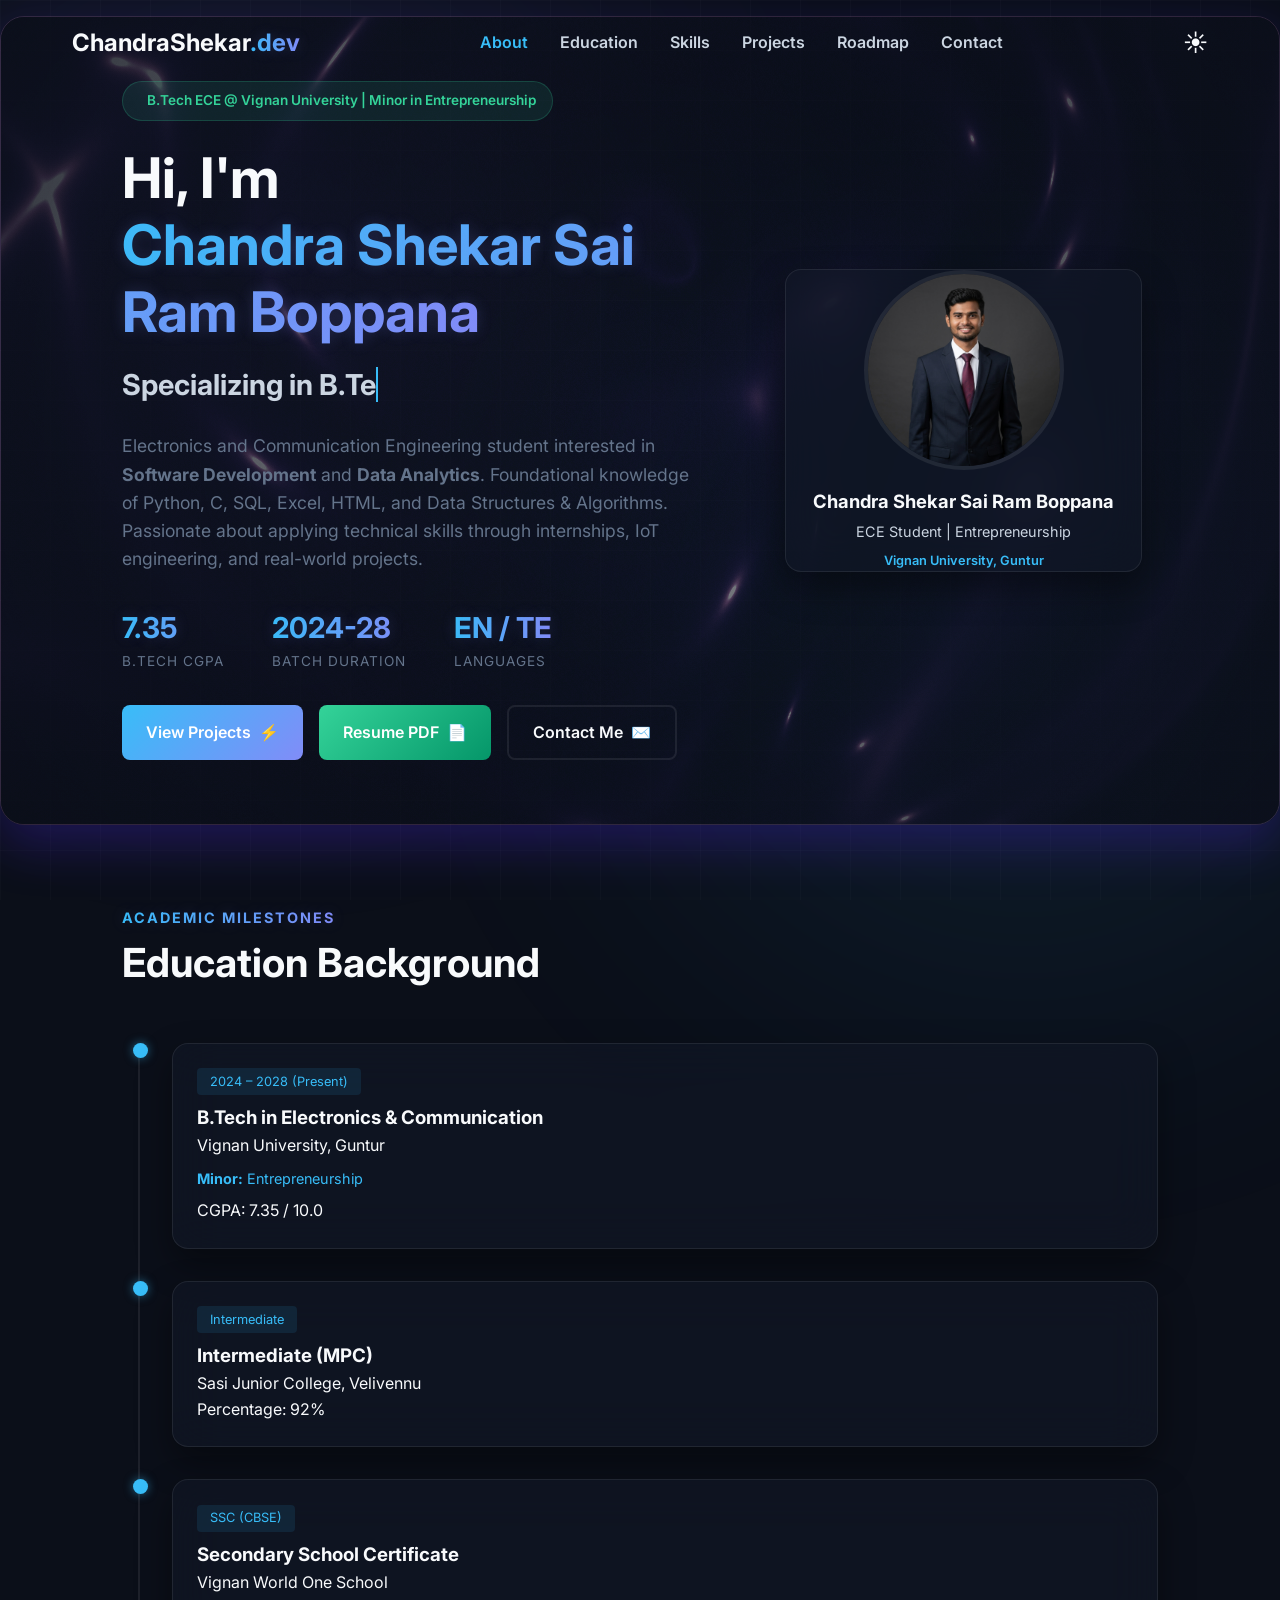
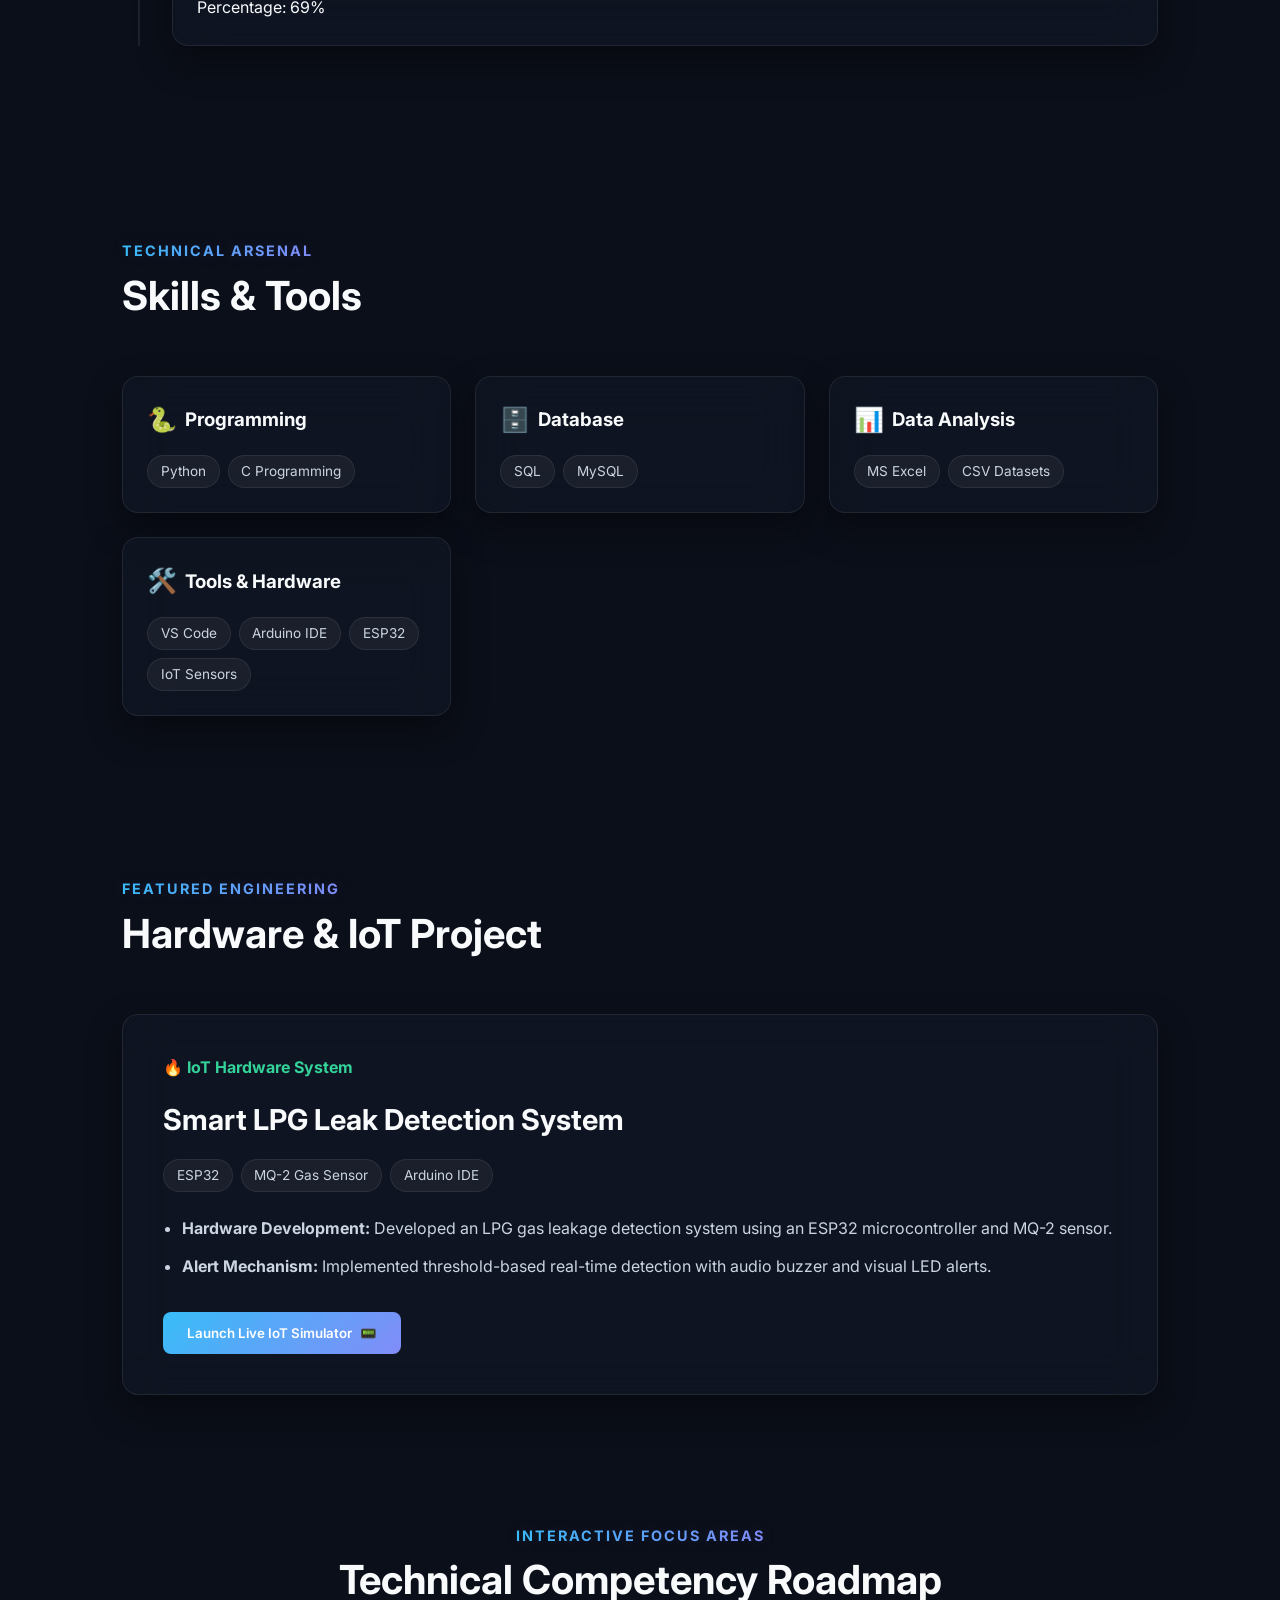
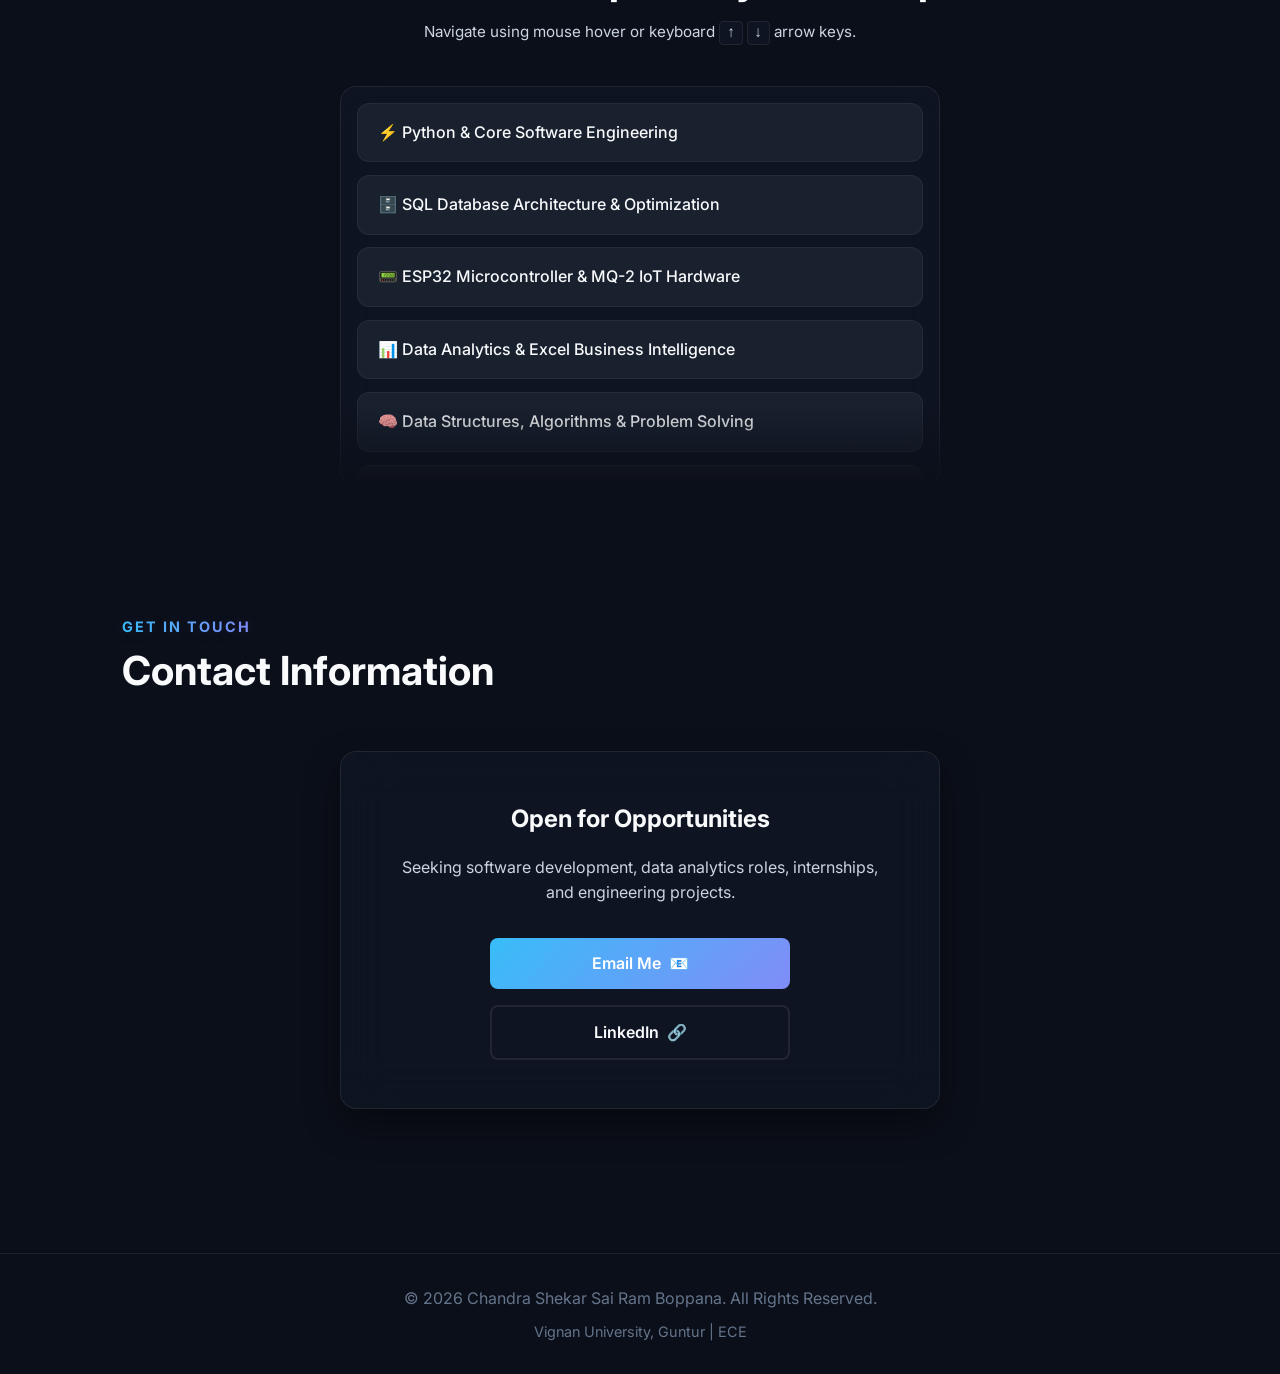
==== commit 038203e4: "Remove mobile number from contact section" ====
--- a/frontend/portfolio/index.html
+++ b/frontend/portfolio/index.html
@@ -272,7 +272,7 @@
             <a href="https://linkedin.com/in/chandra-shekar-sai-ram-boppana-42166732a" target="_blank" class="btn btn-outline" style="width: 100%; max-width: 300px; justify-content: center;">
               <span>LinkedIn</span> <span>🔗</span>
             </a>
-            <a href="tel:+919441863617" style="color: var(--accent-cyan); text-decoration: none; font-weight: bold; margin-top: 1rem;">+91 9441863617</a>
+
           </div>
         </div>
       </div>
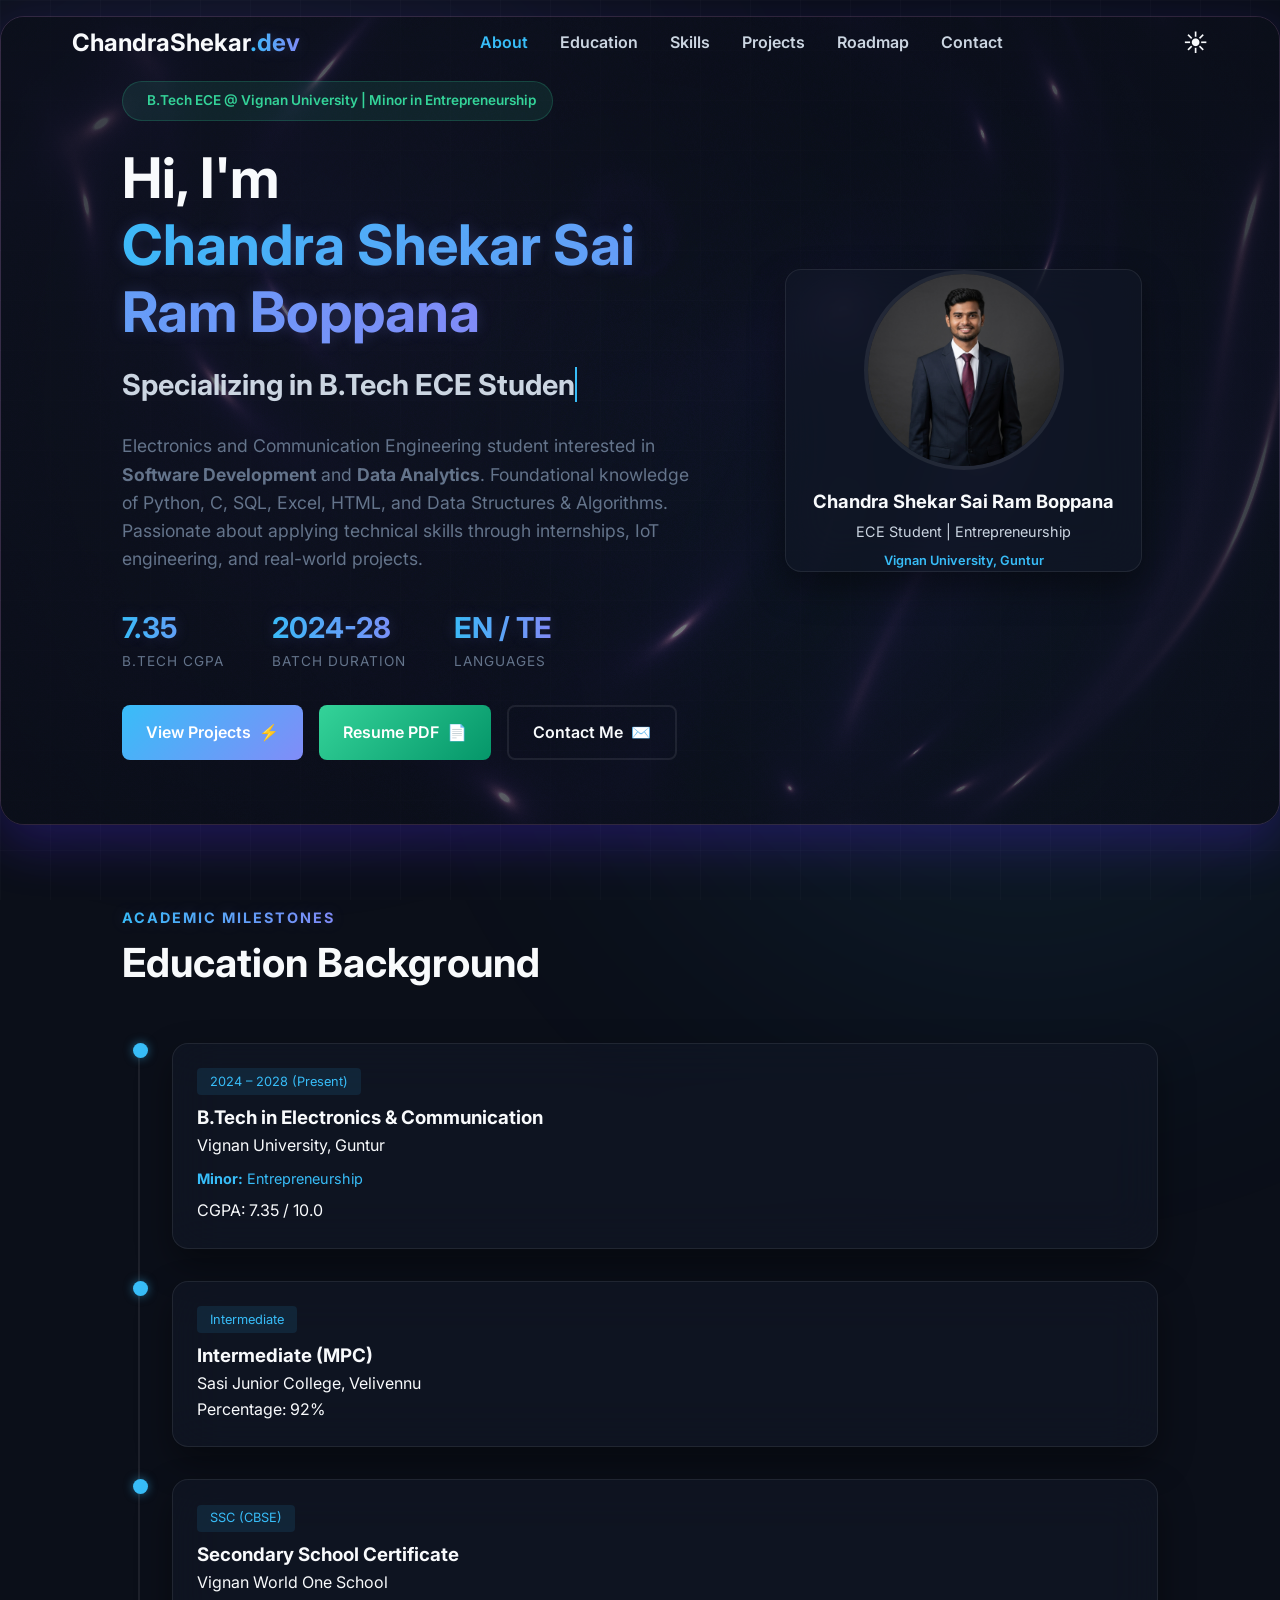
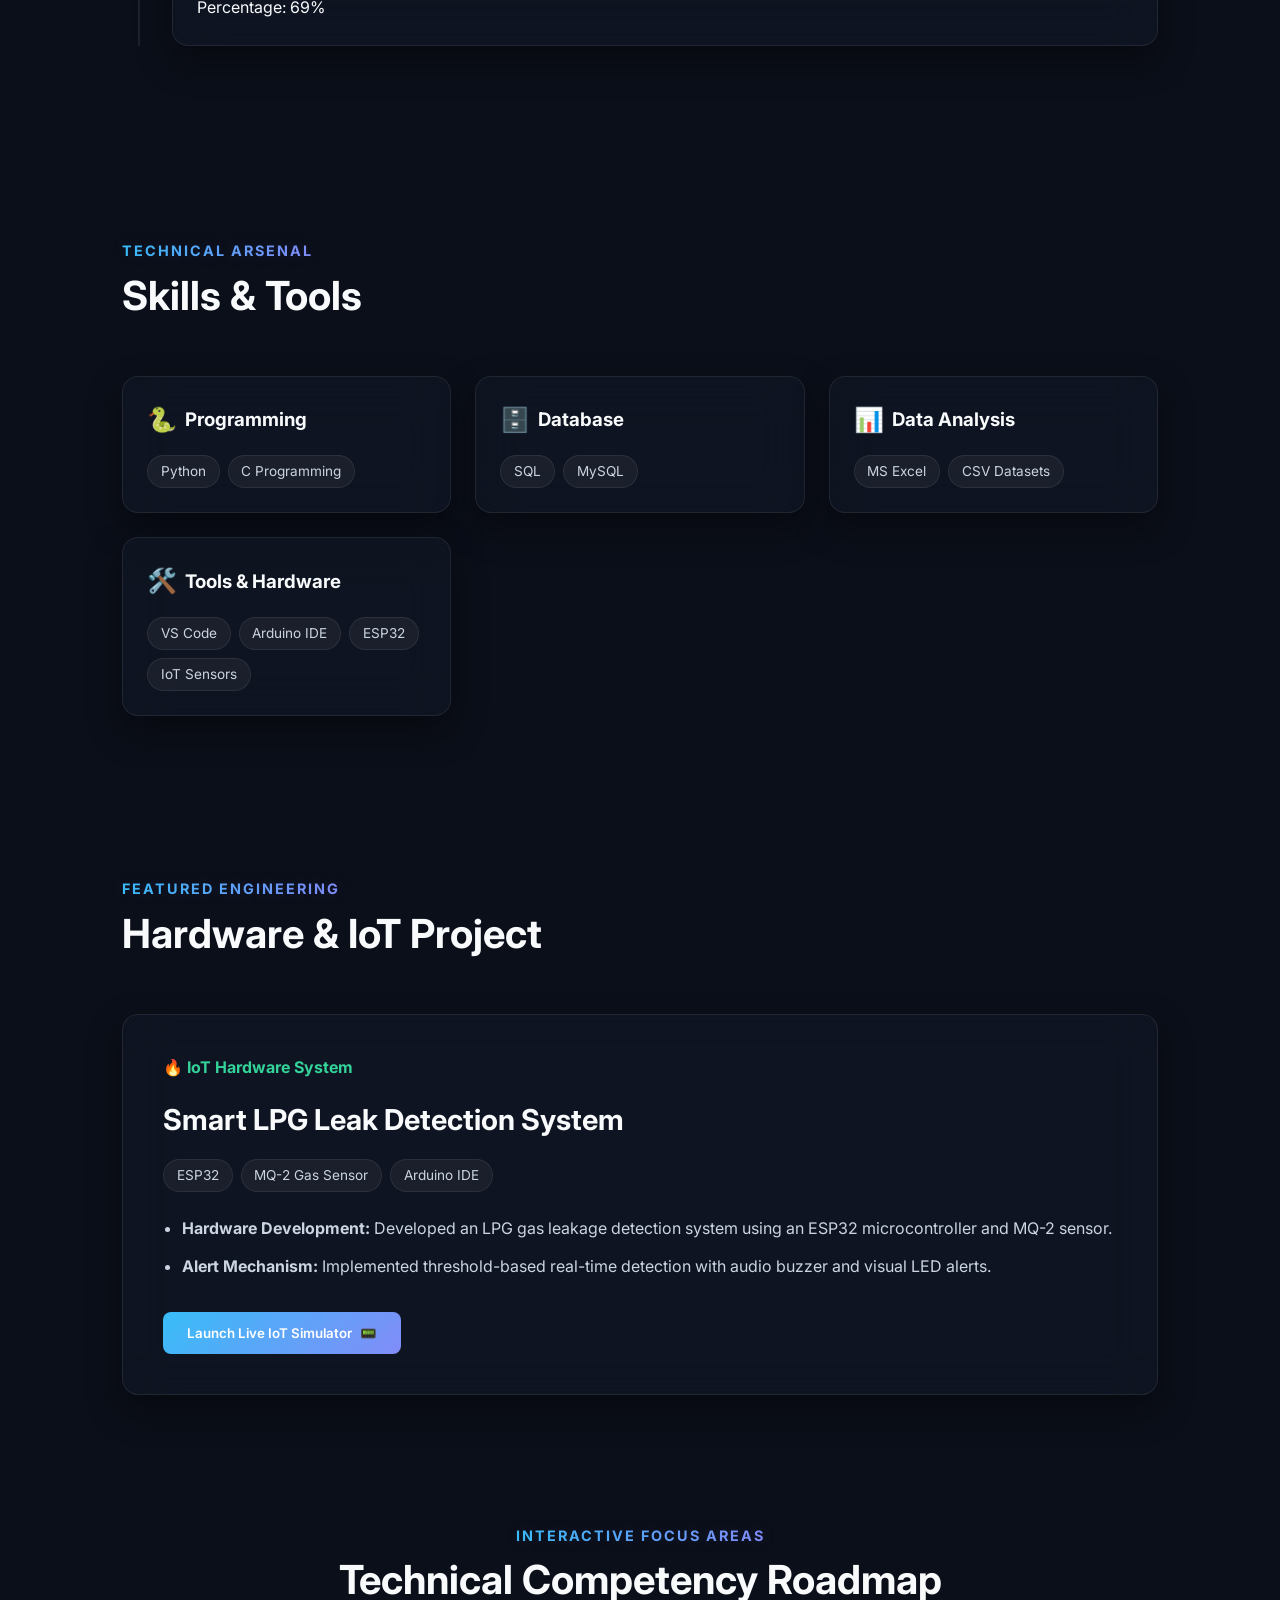
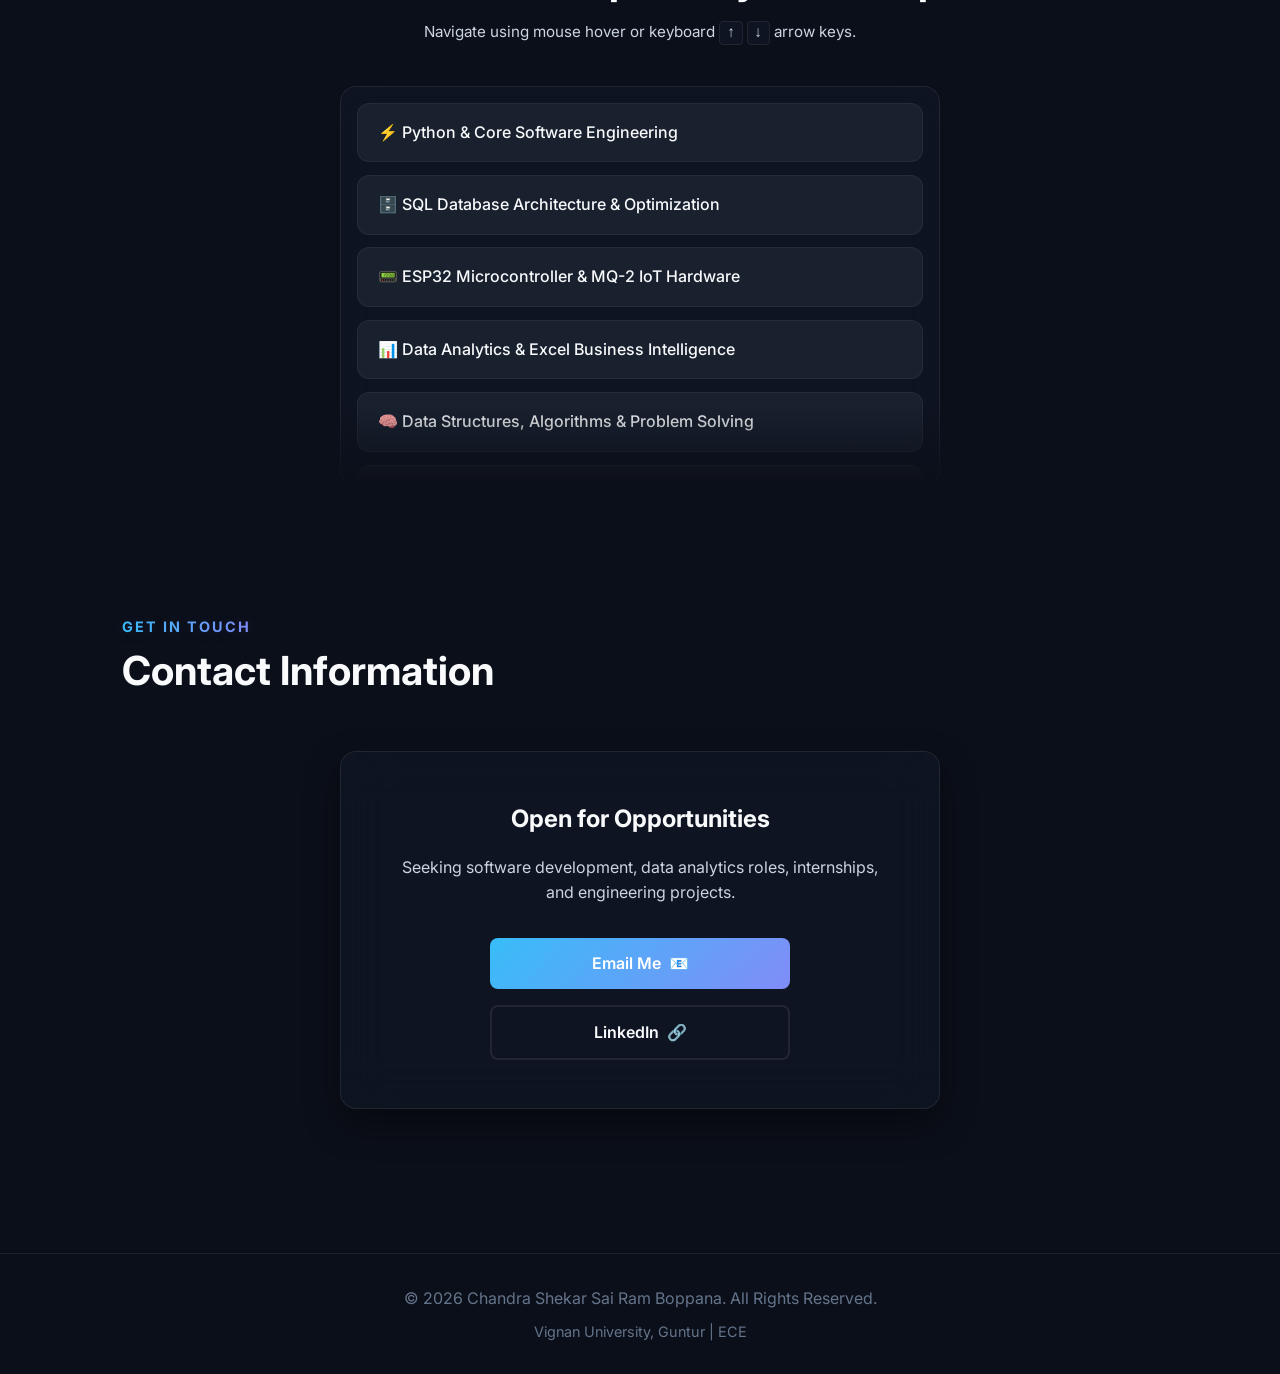
==== commit b09f6dc7: "Add Gemini AI ChandraBot chat assistant to portfolio" ====
--- a/frontend/portfolio/index.html
+++ b/frontend/portfolio/index.html
@@ -323,9 +323,6 @@
   <script src="GlowCursor.js"></script>
   <script src="ThreeDCard.js"></script>
   <script src="portfolio.js"></script>
+  <script src="gemini-chat.js"></script>
 </body>
 </html>
-
-
-
-
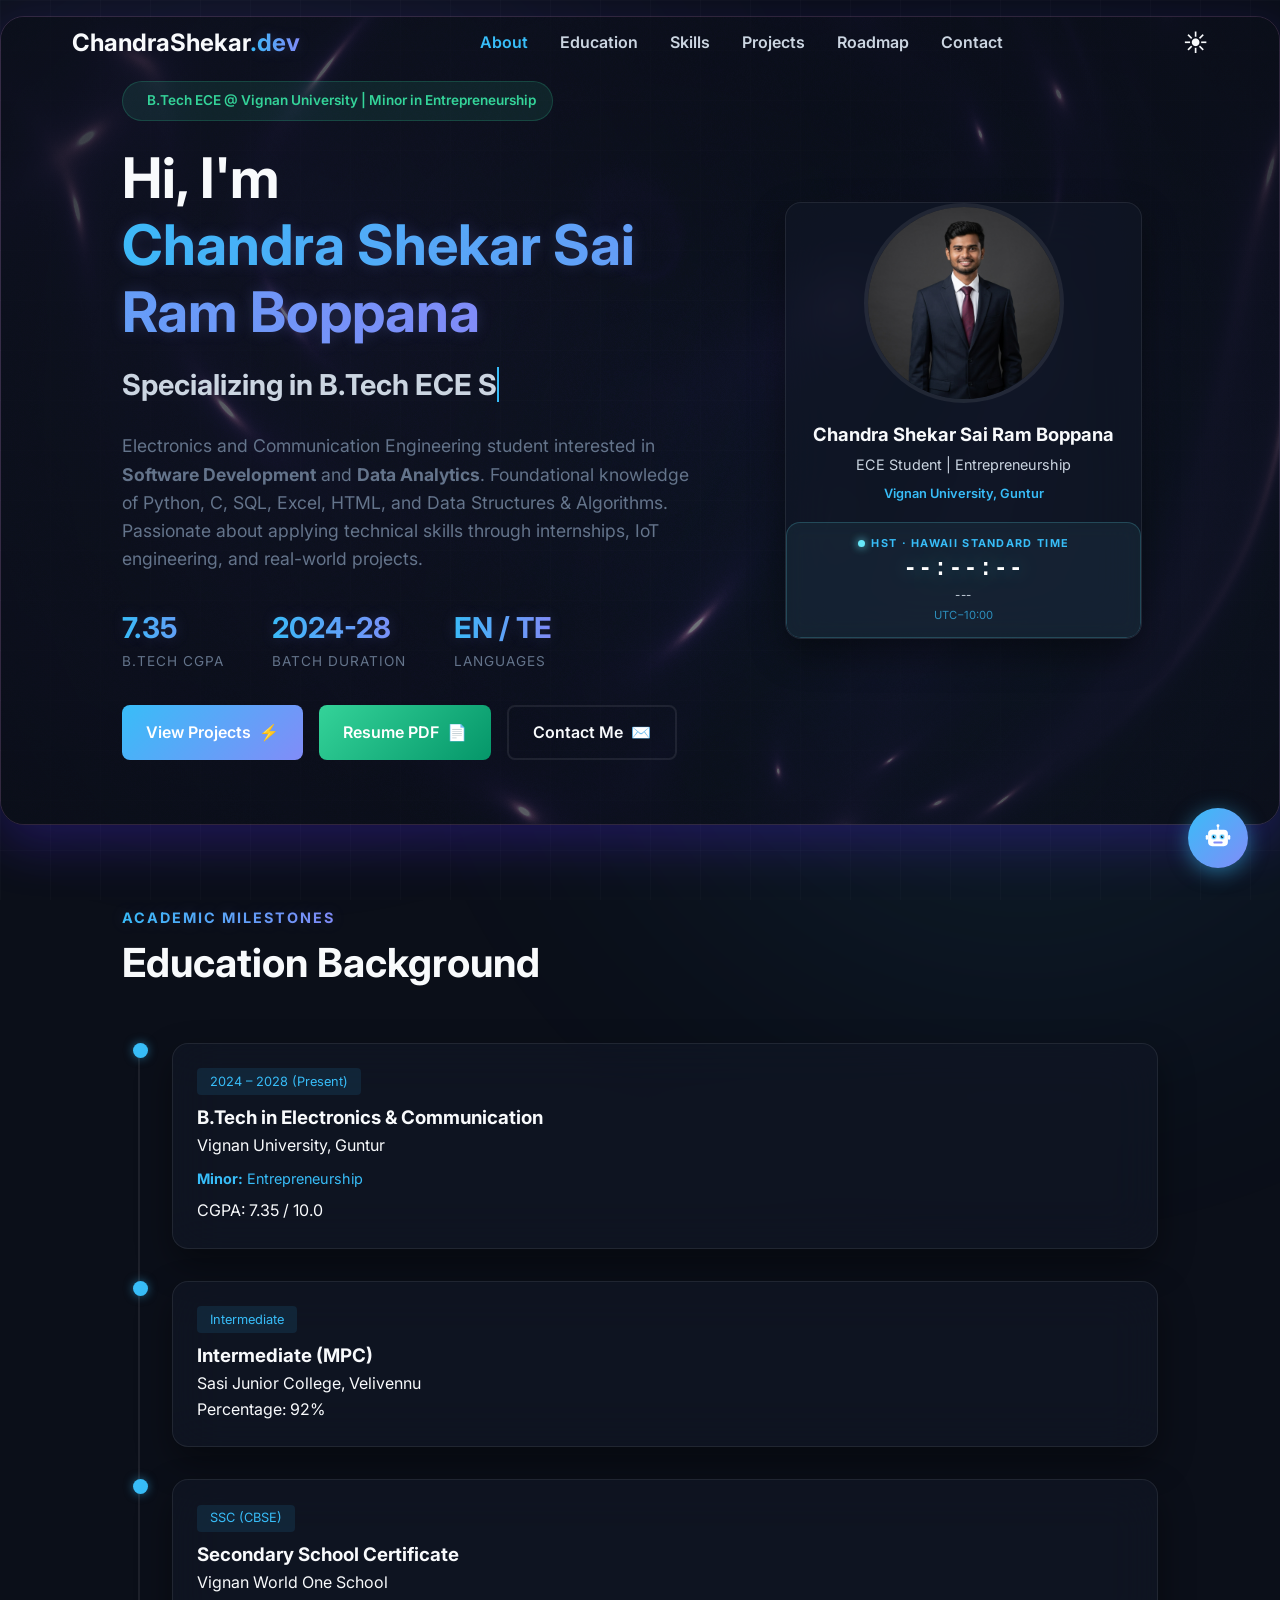
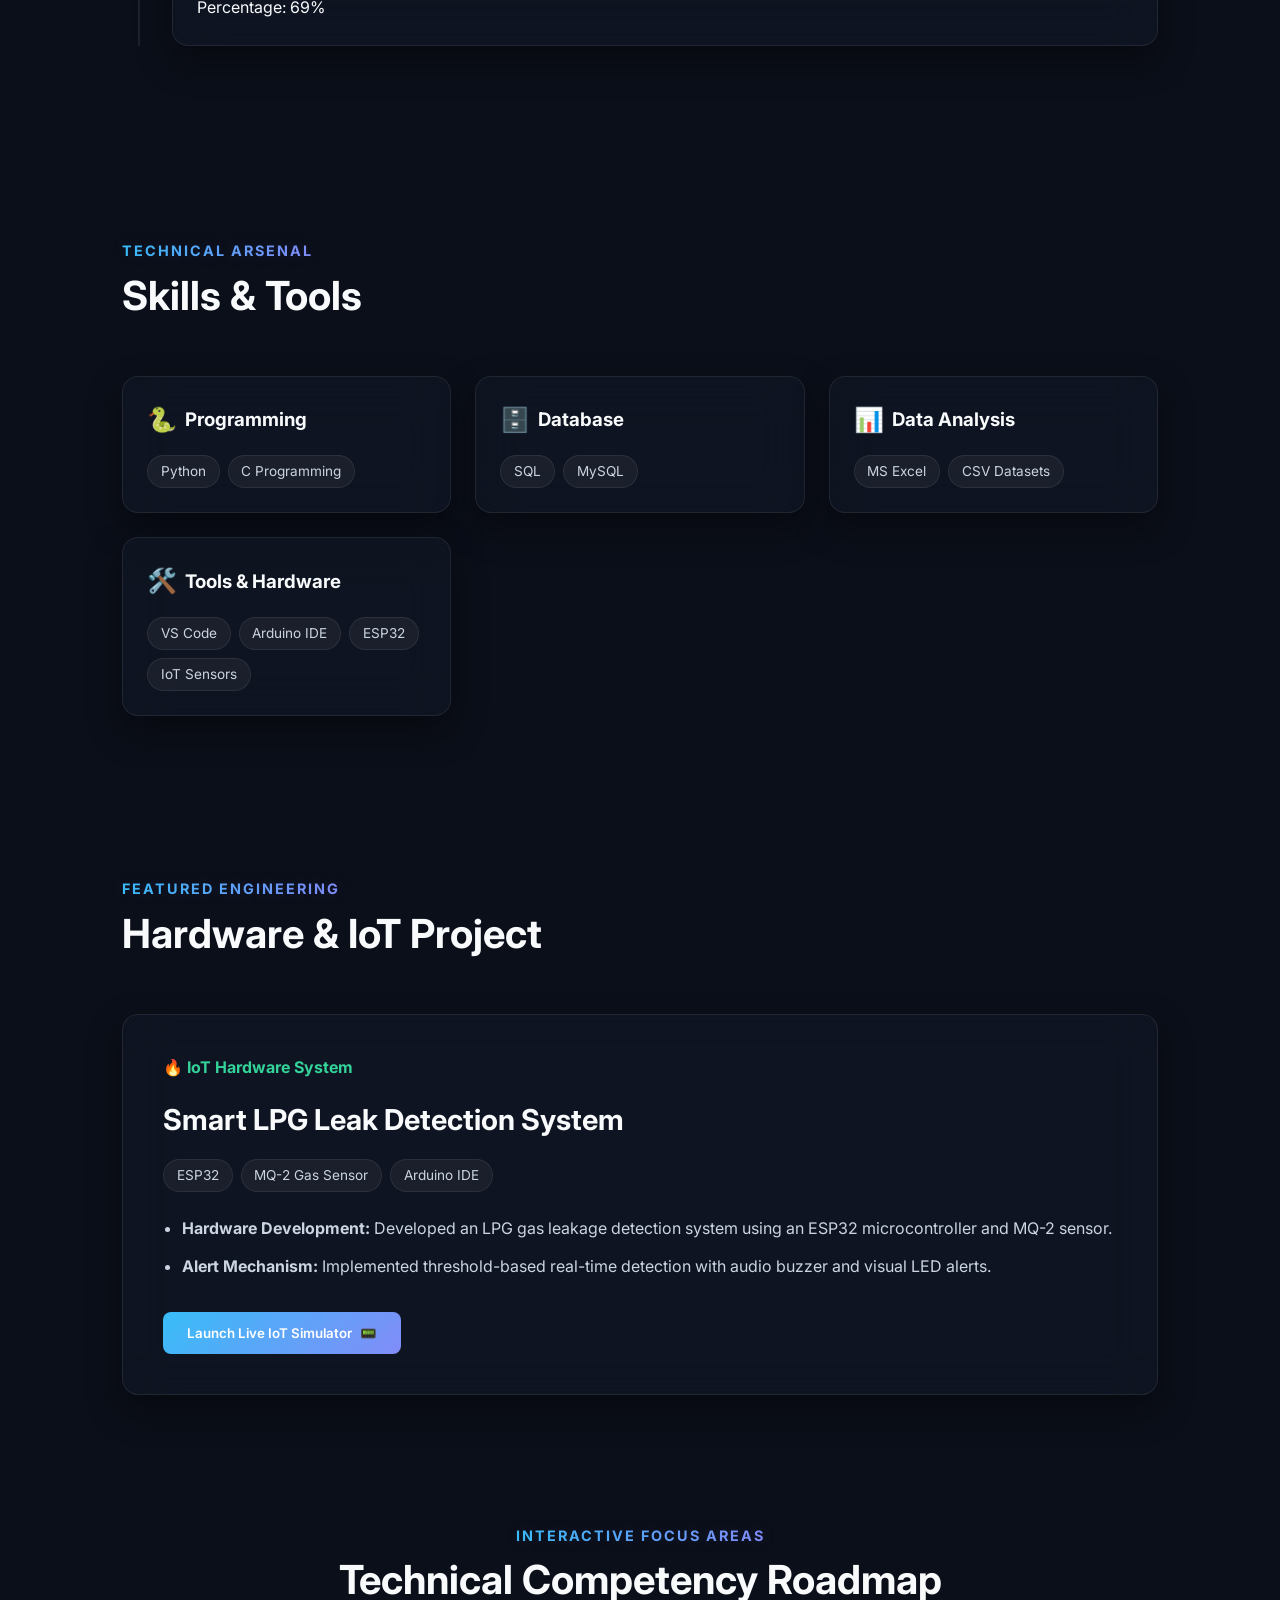
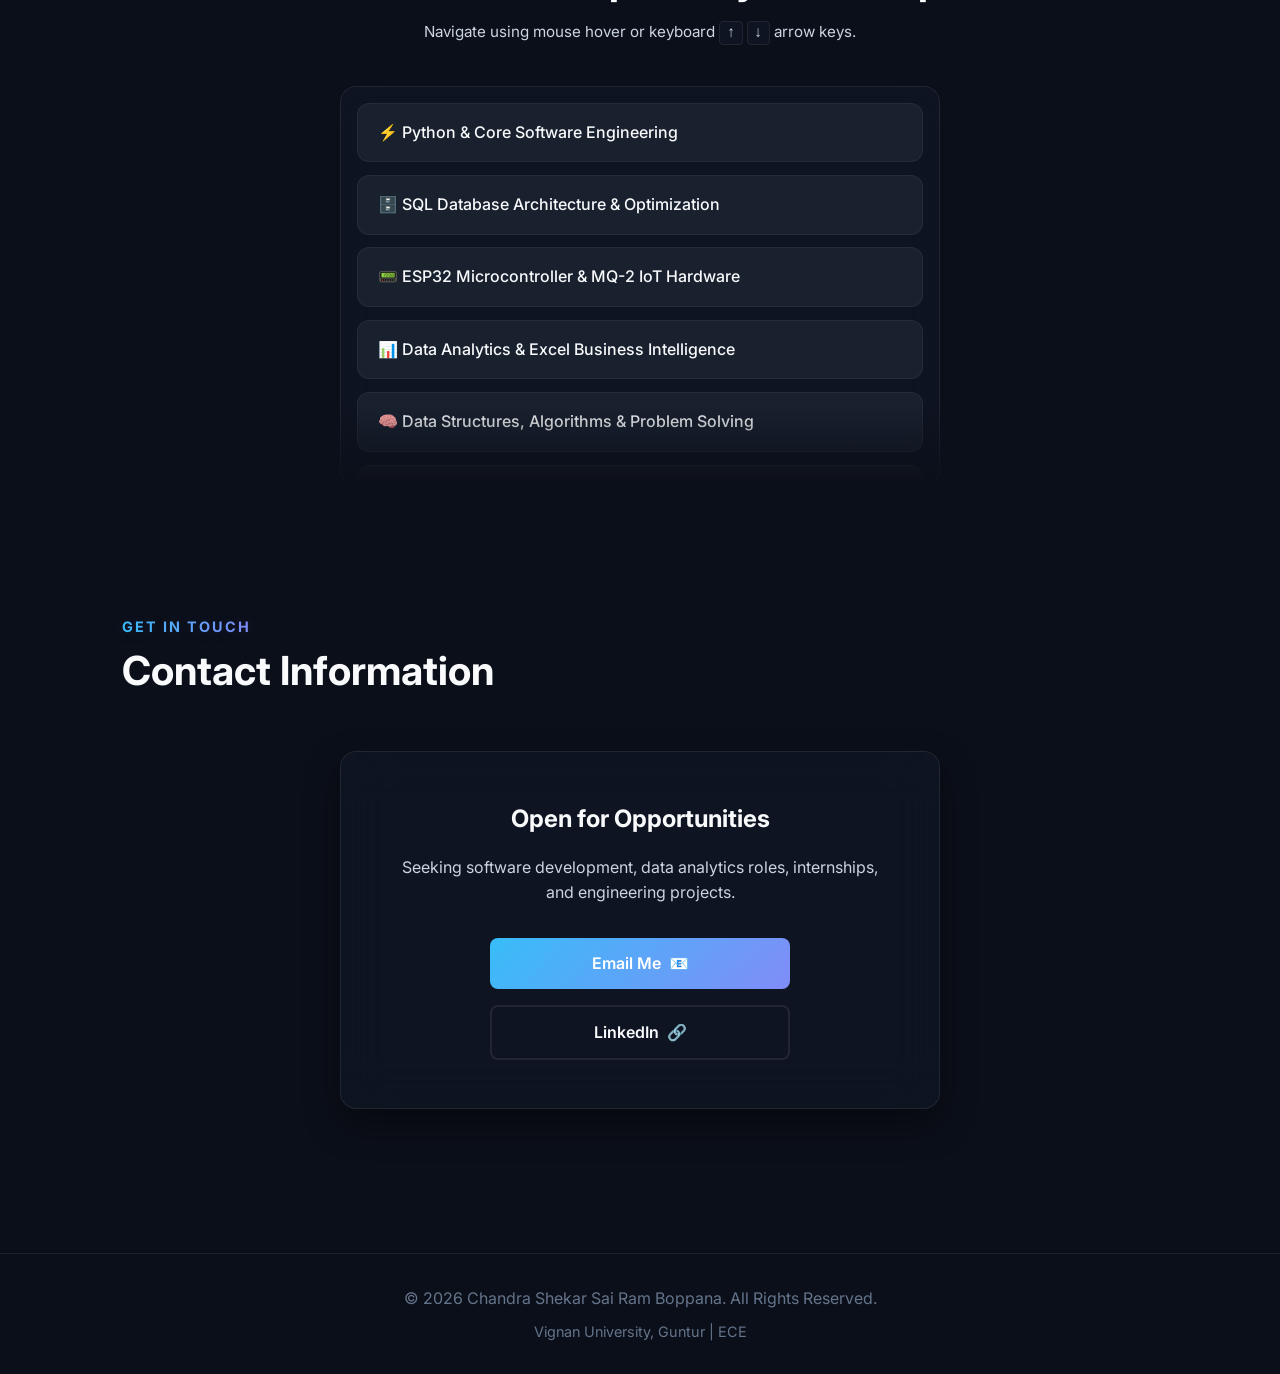
==== commit 8f06c84a: "Update portfolio: Add live HST clock widget and latest components" ====
--- a/frontend/portfolio/index.html
+++ b/frontend/portfolio/index.html
@@ -111,6 +111,17 @@
               <h3 style="color: var(--text-primary); font-size: 1.15rem; line-height: 1.4;">Chandra Shekar Sai Ram Boppana</h3>
               <p style="color: var(--text-secondary); font-size: 0.9rem; margin-top: 0.3rem;">ECE Student | Entrepreneurship</p>
               <div style="font-size: 0.8rem; color: var(--accent-cyan); margin-top: 0.5rem; font-weight: 600;">Vignan University, Guntur</div>
+
+              <!-- Live HST Clock Widget -->
+              <div id="hstClockWidget" style="margin-top: 1.1rem; padding: 0.75rem 1rem; background: rgba(103, 232, 249, 0.06); border: 1px solid rgba(103, 232, 249, 0.2); border-radius: 14px; backdrop-filter: blur(8px);">
+                <div style="display: flex; align-items: center; justify-content: center; gap: 0.4rem; margin-bottom: 0.35rem;">
+                  <span style="display: inline-block; width: 7px; height: 7px; border-radius: 50%; background: #67E8F9; box-shadow: 0 0 8px #67E8F9; animation: hstPulse 1.4s ease-in-out infinite;"></span>
+                  <span style="font-size: 0.68rem; color: var(--accent-cyan); letter-spacing: 0.12em; font-weight: 700; text-transform: uppercase;">HST · Hawaii Standard Time</span>
+                </div>
+                <div id="hstTime" style="font-family: 'JetBrains Mono', monospace; font-size: 1.45rem; font-weight: 700; color: #fff; letter-spacing: 0.05em; text-shadow: 0 0 18px rgba(103,232,249,0.6); line-height: 1;">--:--:--</div>
+                <div id="hstDate" style="font-size: 0.72rem; color: var(--text-secondary); margin-top: 0.3rem; letter-spacing: 0.04em;">---</div>
+                <div id="hstPeriod" style="font-size: 0.7rem; color: var(--accent-cyan); opacity: 0.7; margin-top: 0.15rem;">UTC−10:00</div>
+              </div>
             </div>
           </div>
         </div>
